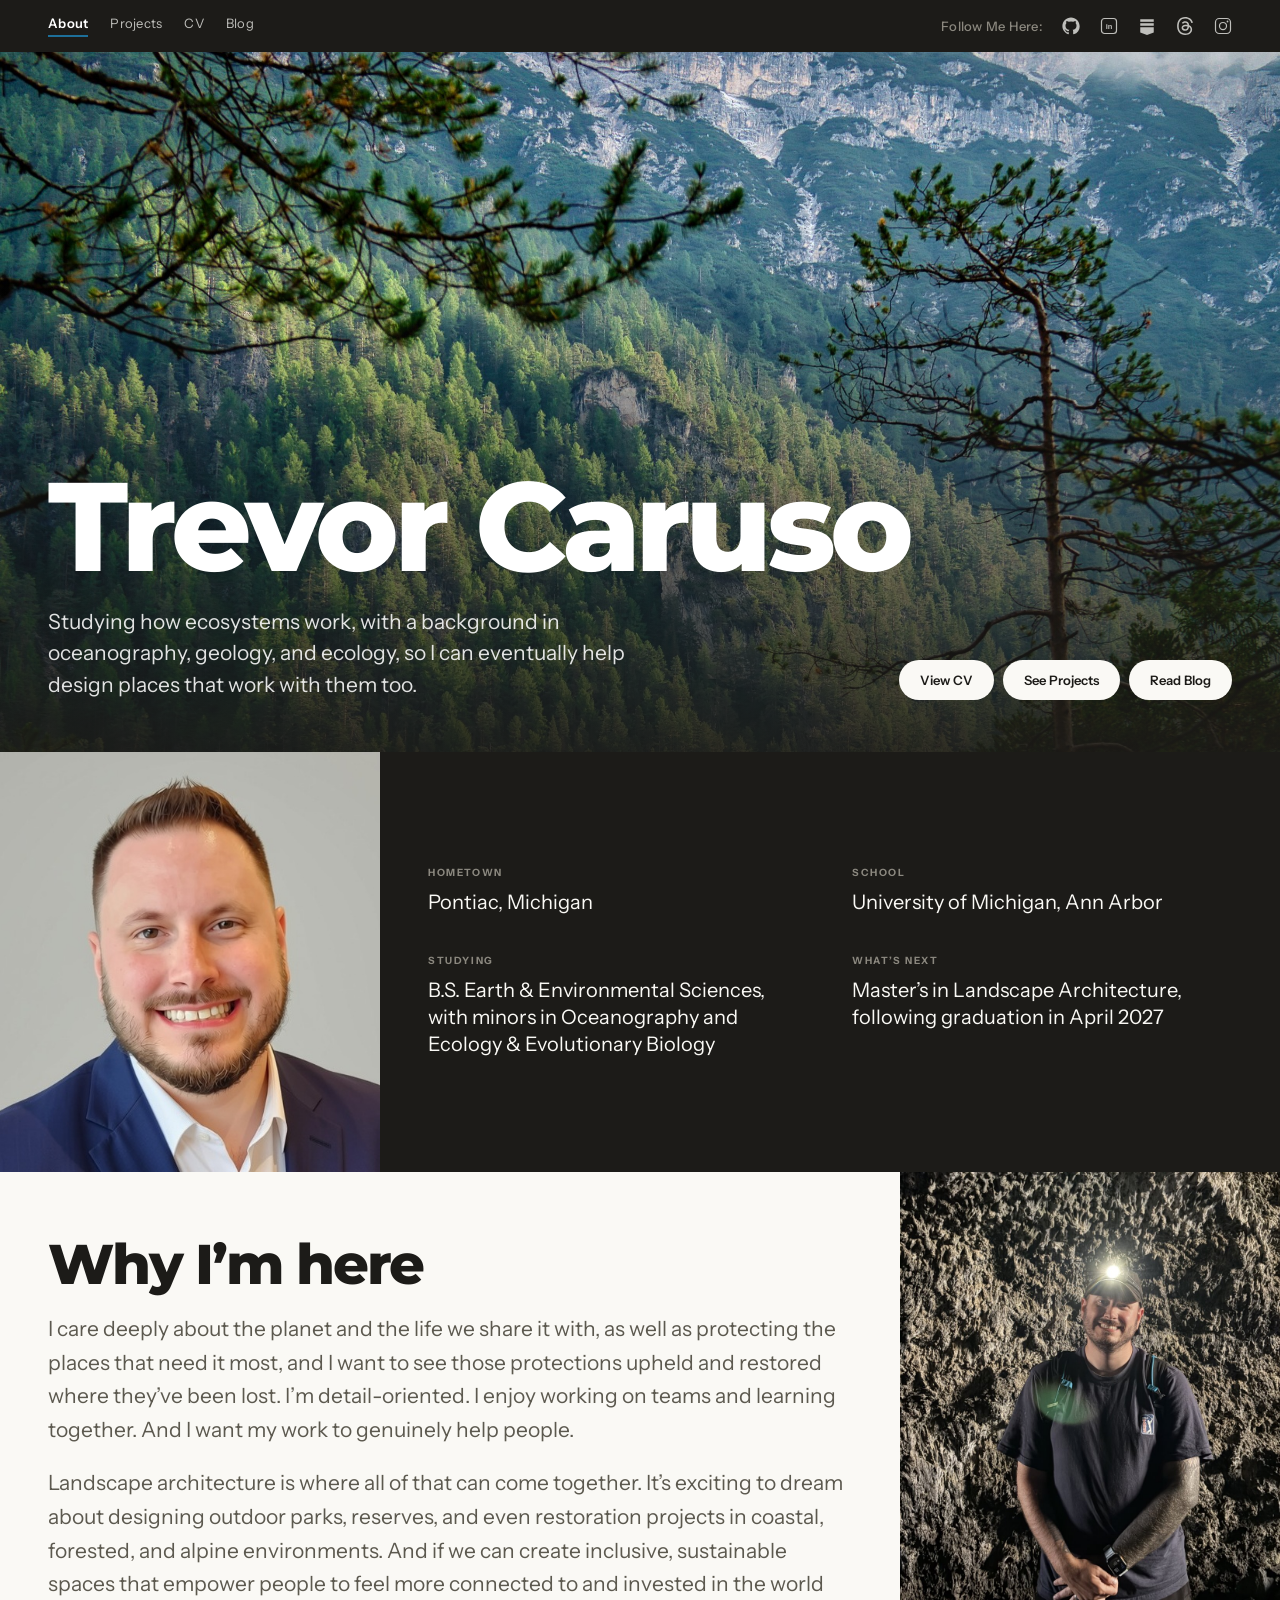
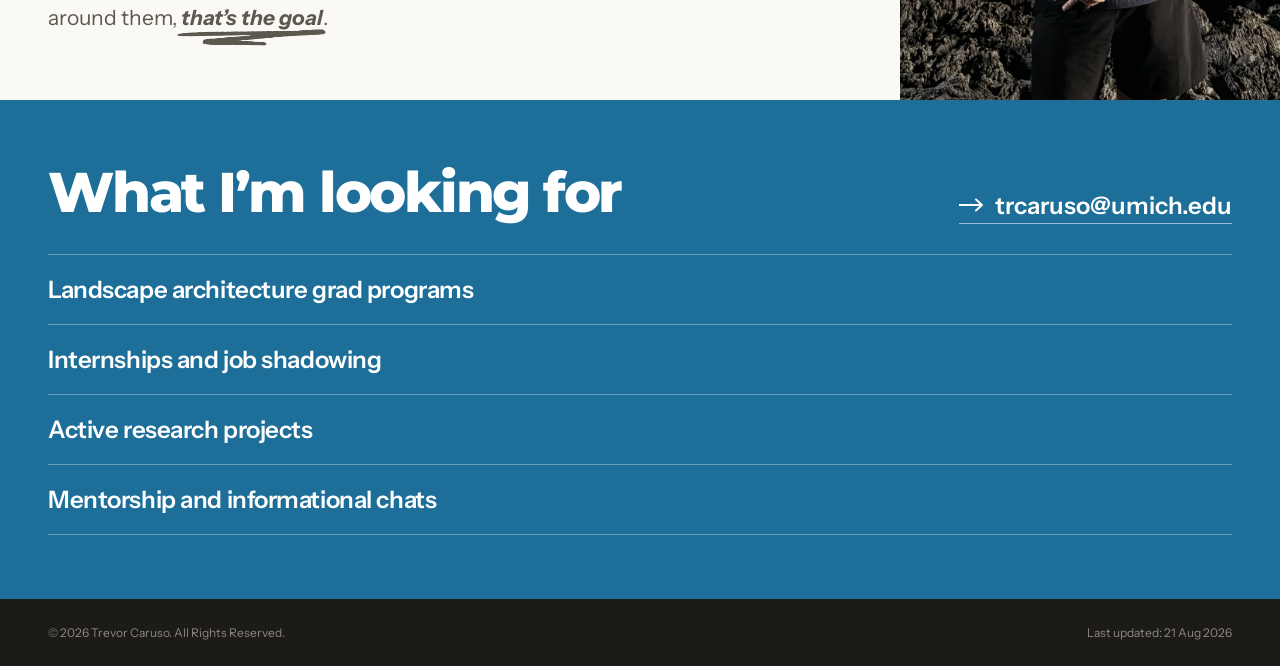
==== index.html @ 4387c7db "Add Follow Me Here label, revise Why I'm Here copy, de-jargon R project text, enlarge/arrow contact " ====
<!DOCTYPE html>
<html lang="en">
<head>
<meta charset="UTF-8">
<meta name="viewport" content="width=device-width, initial-scale=1.0">
<title>About · Trevor Caruso</title>
<meta name="description" content="Trevor Caruso, University of Michigan Ecosystems Science student working toward landscape architecture. Projects, CV, and writing on climate-resilient design and restoration.">
<link rel="icon" type="image/png" sizes="32x32" href="assets/favicon-32.png">
<link rel="icon" type="image/png" sizes="16x16" href="assets/favicon-16.png">
<link rel="apple-touch-icon" href="assets/favicon-180.png">
<meta property="og:type" content="website">
<meta property="og:url" content="https://trevorcaruso.com/">
<meta property="og:title" content="Welcome!">
<meta property="og:description" content="University of Michigan Ecosystems Science student working toward landscape architecture. Projects, CV, and writing on climate-resilient design and restoration.">
<meta property="og:image" content="https://trevorcaruso.com/assets/og-share.png">
<meta property="og:image:width" content="630">
<meta property="og:image:height" content="630">
<meta name="twitter:card" content="summary">
<meta name="twitter:title" content="Welcome!">
<meta name="twitter:description" content="University of Michigan Ecosystems Science student working toward landscape architecture. Projects, CV, and writing on climate-resilient design and restoration.">
<meta name="twitter:image" content="https://trevorcaruso.com/assets/og-share.png">
<link rel="preconnect" href="https://fonts.googleapis.com">
<link rel="preconnect" href="https://fonts.gstatic.com" crossorigin>
<link href="https://fonts.googleapis.com/css2?family=Montserrat:ital,wght@0,800;1,800&family=Instrument+Sans:ital,wght@0,400;0,500;0,600;0,700;1,400;1,700&display=swap" rel="stylesheet">
<link rel="stylesheet" href="css/style.css?v=28">
</head>
<body>
  <nav class="nav">
    <div class="nav-links">
      <a href="index.html" class="is-active">About</a>
      <a href="projects.html">Projects</a>
      <a href="cv.html">CV</a>
      <a href="blog.html">Blog</a>
    </div>
    <div class="social social--nav"><span class="follow-label">Follow Me Here:</span>
      <a href="https://github.com/trcaruso" target="_blank" rel="noopener" aria-label="GitHub"><svg width="18" height="18" viewBox="0 0 24 24" fill="currentColor"><path d="M12 .5C5.73.5.5 5.73.5 12c0 5.08 3.29 9.39 7.86 10.91.57.1.78-.25.78-.55 0-.27-.01-1.16-.02-2.11-3.2.7-3.88-1.36-3.88-1.36-.52-1.33-1.28-1.68-1.28-1.68-1.04-.71.08-.7.08-.7 1.15.08 1.76 1.18 1.76 1.18 1.03 1.76 2.7 1.25 3.36.96.1-.75.4-1.25.73-1.54-2.55-.29-5.24-1.28-5.24-5.68 0-1.26.45-2.29 1.18-3.09-.12-.29-.51-1.46.11-3.05 0 0 .97-.31 3.18 1.18a11.02 11.02 0 0 1 5.79 0c2.2-1.49 3.17-1.18 3.17-1.18.63 1.59.24 2.76.12 3.05.74.8 1.18 1.83 1.18 3.09 0 4.41-2.7 5.39-5.26 5.67.41.36.78 1.06.78 2.14 0 1.55-.01 2.79-.01 3.17 0 .3.2.66.79.55A10.51 10.51 0 0 0 23.5 12C23.5 5.73 18.27.5 12 .5z"/></svg></a>
      <a href="https://www.linkedin.com/in/trcaruso/" target="_blank" rel="noopener" aria-label="LinkedIn"><svg width="18" height="18" viewBox="0 0 24 24" fill="none" stroke="currentColor" stroke-width="1.6"><rect x="2" y="2" width="20" height="20" rx="4"/><text x="12" y="16.5" text-anchor="middle" font-size="10" font-weight="700" fill="currentColor" stroke="none" font-family="Arial, Helvetica, sans-serif">in</text></svg></a>
      <a href="https://substack.com/@trevorthecanuck" target="_blank" rel="noopener" aria-label="Substack"><svg width="18" height="18" viewBox="0 0 24 24" fill="currentColor"><rect x="3" y="3" width="18" height="3.4"/><rect x="3" y="8.3" width="18" height="3.4"/><path d="M3 13.6h18v7l-9 3.4-9-3.4v-7z"/></svg></a>
      <a href="https://www.threads.com/@trevorthecanuck" target="_blank" rel="noopener" aria-label="Threads"><svg width="18" height="18" viewBox="0 0 24 24" fill="currentColor"><path d="M12.186 24h-.007c-3.581-.024-6.334-1.205-8.184-3.509C2.35 18.44 1.5 15.586 1.472 12.01v-.017c.03-3.579.879-6.43 2.525-8.482C5.845 1.205 8.6.024 12.18 0h.014c2.746.02 5.043.725 6.826 2.098 1.677 1.29 2.858 3.13 3.509 5.467l-2.04.569c-1.104-3.96-3.898-5.984-8.304-6.015-2.91.022-5.11.936-6.54 2.717C4.307 6.504 3.616 8.914 3.589 12c.027 3.086.718 5.496 2.057 7.164 1.43 1.783 3.631 2.698 6.54 2.717 2.623-.02 4.358-.631 5.8-2.045 1.647-1.613 1.618-3.593 1.09-4.798-.31-.71-.873-1.3-1.634-1.75-.192 1.352-.622 2.446-1.284 3.272-.886 1.102-2.14 1.704-3.73 1.79-1.202.065-2.361-.218-3.259-.801-1.063-.689-1.685-1.74-1.752-2.964-.065-1.19.408-2.285 1.33-3.082.88-.76 2.119-1.207 3.583-1.291a13.853 13.853 0 0 1 3.02.142c-.126-.742-.375-1.332-.75-1.757-.513-.586-1.308-.883-2.359-.89h-.029c-.844 0-1.992.232-2.721 1.32L7.734 7.847c.98-1.454 2.568-2.256 4.478-2.256h.044c3.194.02 5.097 1.975 5.287 5.388.108.046.216.094.321.142 1.49.7 2.58 1.761 3.154 3.07.797 1.82.871 4.79-1.548 7.158-1.85 1.81-4.094 2.628-7.277 2.65Zm1.003-11.69c-.242 0-.487.007-.739.021-1.836.103-2.98.946-2.916 2.143.067 1.256 1.452 1.839 2.784 1.767 1.224-.065 2.818-.543 3.086-3.71a10.5 10.5 0 0 0-2.215-.221z"/></svg></a>
      <a href="https://www.instagram.com/trevorthecanuck/" target="_blank" rel="noopener" aria-label="Instagram"><svg width="18" height="18" viewBox="0 0 24 24" fill="none" stroke="currentColor" stroke-width="1.6"><rect x="2" y="2" width="20" height="20" rx="5"/><circle cx="12" cy="12" r="4.7"/><circle cx="18" cy="6" r="1.2" fill="currentColor" stroke="none"/></svg></a>
    </div>
  </nav>

  <section class="hero">
    <img src="assets/backdrop-forest.jpg" alt="Forest canopy">
    <div class="hero-scrim"></div>
    <div class="hero-body">
      <h1>Trevor Caruso</h1>
      <div class="hero-row">
        <p>Studying how ecosystems work, with a background in oceanography, geology, and ecology, so I can eventually help design places that work with them too.</p>
        <div class="btnrow">
          <a class="btn btn--light" href="cv.html">View CV</a>
          <a class="btn btn--light" href="projects.html">See Projects</a>
          <a class="btn btn--light" href="blog.html">Read Blog</a>
        </div>
      </div>
    </div>
  </section>

  <section class="aboutgrid">
    <img src="assets/trevor-profile.jpg" alt="Trevor Caruso">
    <div class="factband">
      <div class="facts">
        <div>
          <div class="fact-k">Hometown</div>
          <div class="fact-v">Pontiac, Michigan</div>
        </div>
        <div>
          <div class="fact-k">School</div>
          <div class="fact-v">University of Michigan, Ann Arbor</div>
        </div>
        <div>
          <div class="fact-k">Studying</div>
          <div class="fact-v">B.S. Earth &amp; Environmental Sciences, with minors in Oceanography and Ecology &amp; Evolutionary Biology</div>
        </div>
        <div>
          <div class="fact-k">What&rsquo;s Next</div>
          <div class="fact-v">Master&rsquo;s in Landscape Architecture, following graduation in April 2027</div>
        </div>
      </div>
    </div>
  </section>

  <section class="whyband">
    <div class="whytext">
      <h2>Why I&rsquo;m here</h2>
      <p>I care deeply about the planet and the life we share it with, as well as protecting the places that need it most, and I want to see those protections upheld and restored where they&rsquo;ve been lost. I&rsquo;m detail-oriented. I enjoy working on teams and learning together. And I want my work to genuinely help people.</p>
      <p>Landscape architecture is where all of that can come together. It&rsquo;s exciting to dream about designing outdoor parks, reserves, and even restoration projects in coastal, forested, and alpine environments. And if we can create inclusive, sustainable spaces that empower people to feel more connected to and invested in the world around them, <em class="accent">that&rsquo;s the goal</em>.</p>
    </div>
    <img class="whyphoto" src="assets/why-cave.jpg" alt="Trevor Caruso exploring a cave" style="object-position:center 25%">
  </section>

  <section class="blueband">
    <div class="blueband-head">
      <h2>What I&rsquo;m looking for</h2>
      <a class="mailto mailto--wide" href="mailto:trcaruso@umich.edu">trcaruso@umich.edu</a>
    </div>
    <div class="rows">
      <div>Landscape architecture grad programs</div>
      <div>Internships and job shadowing</div>
      <div>Active research projects</div>
      <div>Mentorship and informational chats</div>
    </div>
    <a class="mailto mailto--narrow" href="mailto:trcaruso@umich.edu">trcaruso@umich.edu</a>
  </section>

  <footer class="foot">
    <div class="social social--foot"><span class="follow-label">Follow Me Here:</span>
      <a href="https://github.com/trcaruso" target="_blank" rel="noopener" aria-label="GitHub"><svg width="21" height="21" viewBox="0 0 24 24" fill="currentColor"><path d="M12 .5C5.73.5.5 5.73.5 12c0 5.08 3.29 9.39 7.86 10.91.57.1.78-.25.78-.55 0-.27-.01-1.16-.02-2.11-3.2.7-3.88-1.36-3.88-1.36-.52-1.33-1.28-1.68-1.28-1.68-1.04-.71.08-.7.08-.7 1.15.08 1.76 1.18 1.76 1.18 1.03 1.76 2.7 1.25 3.36.96.1-.75.4-1.25.73-1.54-2.55-.29-5.24-1.28-5.24-5.68 0-1.26.45-2.29 1.18-3.09-.12-.29-.51-1.46.11-3.05 0 0 .97-.31 3.18 1.18a11.02 11.02 0 0 1 5.79 0c2.2-1.49 3.17-1.18 3.17-1.18.63 1.59.24 2.76.12 3.05.74.8 1.18 1.83 1.18 3.09 0 4.41-2.7 5.39-5.26 5.67.41.36.78 1.06.78 2.14 0 1.55-.01 2.79-.01 3.17 0 .3.2.66.79.55A10.51 10.51 0 0 0 23.5 12C23.5 5.73 18.27.5 12 .5z"/></svg></a>
      <a href="https://www.linkedin.com/in/trcaruso/" target="_blank" rel="noopener" aria-label="LinkedIn"><svg width="21" height="21" viewBox="0 0 24 24" fill="none" stroke="currentColor" stroke-width="1.6"><rect x="2" y="2" width="20" height="20" rx="4"/><text x="12" y="16.5" text-anchor="middle" font-size="10" font-weight="700" fill="currentColor" stroke="none" font-family="Arial, Helvetica, sans-serif">in</text></svg></a>
      <a href="https://substack.com/@trevorthecanuck" target="_blank" rel="noopener" aria-label="Substack"><svg width="21" height="21" viewBox="0 0 24 24" fill="currentColor"><rect x="3" y="3" width="18" height="3.4"/><rect x="3" y="8.3" width="18" height="3.4"/><path d="M3 13.6h18v7l-9 3.4-9-3.4v-7z"/></svg></a>
      <a href="https://www.threads.com/@trevorthecanuck" target="_blank" rel="noopener" aria-label="Threads"><svg width="21" height="21" viewBox="0 0 24 24" fill="currentColor"><path d="M12.186 24h-.007c-3.581-.024-6.334-1.205-8.184-3.509C2.35 18.44 1.5 15.586 1.472 12.01v-.017c.03-3.579.879-6.43 2.525-8.482C5.845 1.205 8.6.024 12.18 0h.014c2.746.02 5.043.725 6.826 2.098 1.677 1.29 2.858 3.13 3.509 5.467l-2.04.569c-1.104-3.96-3.898-5.984-8.304-6.015-2.91.022-5.11.936-6.54 2.717C4.307 6.504 3.616 8.914 3.589 12c.027 3.086.718 5.496 2.057 7.164 1.43 1.783 3.631 2.698 6.54 2.717 2.623-.02 4.358-.631 5.8-2.045 1.647-1.613 1.618-3.593 1.09-4.798-.31-.71-.873-1.3-1.634-1.75-.192 1.352-.622 2.446-1.284 3.272-.886 1.102-2.14 1.704-3.73 1.79-1.202.065-2.361-.218-3.259-.801-1.063-.689-1.685-1.74-1.752-2.964-.065-1.19.408-2.285 1.33-3.082.88-.76 2.119-1.207 3.583-1.291a13.853 13.853 0 0 1 3.02.142c-.126-.742-.375-1.332-.75-1.757-.513-.586-1.308-.883-2.359-.89h-.029c-.844 0-1.992.232-2.721 1.32L7.734 7.847c.98-1.454 2.568-2.256 4.478-2.256h.044c3.194.02 5.097 1.975 5.287 5.388.108.046.216.094.321.142 1.49.7 2.58 1.761 3.154 3.07.797 1.82.871 4.79-1.548 7.158-1.85 1.81-4.094 2.628-7.277 2.65Zm1.003-11.69c-.242 0-.487.007-.739.021-1.836.103-2.98.946-2.916 2.143.067 1.256 1.452 1.839 2.784 1.767 1.224-.065 2.818-.543 3.086-3.71a10.5 10.5 0 0 0-2.215-.221z"/></svg></a>
      <a href="https://www.instagram.com/trevorthecanuck/" target="_blank" rel="noopener" aria-label="Instagram"><svg width="21" height="21" viewBox="0 0 24 24" fill="none" stroke="currentColor" stroke-width="1.6"><rect x="2" y="2" width="20" height="20" rx="5"/><circle cx="12" cy="12" r="4.7"/><circle cx="18" cy="6" r="1.2" fill="currentColor" stroke="none"/></svg></a>
    </div>
    <div class="foot-meta">
      <span>&copy; 2026 Trevor Caruso. All Rights Reserved.</span>
      <span>Last updated: 21 Aug 2026</span>
    </div>
  </footer>

<script src="js/main.js"></script>
</body>
</html>
---- css/style.css ----
*{box-sizing:border-box}
html{-webkit-text-size-adjust:100%}
body{margin:0;background:#FAF9F5;color:#1C1B18;font-family:'Instrument Sans',sans-serif;overflow-x:hidden}
img{display:block}
a{color:#1D6F99;text-decoration:none}
a:hover{color:#14577A}

:root{
--nav:13px;--navpad:15px 48px;--navgap:22px;--pad:48px;--hero:126px;--heroh:700px;--herofoot:52px;--herogap:22px;
--lede:21px;--btn:13px;--btnpad:11px 20px;--fact:20px;--factcols:repeat(2,1fr);--factgap:38px 44px;--mailtosz:24px;
--aboutsplit:380px 1fr;--whyimgw:380px;--portraith:420px;--bandpad:64px 48px;--h2:56px;--row:24px;--rowpad:20px;
--bandh:300px;--mainpad:72px 48px 80px;--blockgap:72px;--title:84px;--h3:38px;--card:25px;--body:17px;--chip:12.5px;
--cardcols:repeat(3,1fr);--paircols:repeat(3,calc((100% - 80px)/3));--cardgap:40px;--cardimg:340px;
--cvcols:170px 1fr;--cvgap:32px;--bannerpad:36px 48px;--footpad:26px 48px;
}
@media (max-width:1179px){:root{
--navpad:14px 32px;--navgap:20px;--pad:32px;--hero:84px;--heroh:560px;--herofoot:38px;--herogap:20px;
--lede:18px;--btnpad:10px 17px;--fact:18px;--factcols:1fr 1fr;--factgap:30px 34px;--mailtosz:20px;
--aboutsplit:300px 1fr;--whyimgw:300px;--portraith:400px;--bandpad:48px 32px;--h2:42px;--row:21px;--rowpad:17px;
--bandh:230px;--mainpad:48px 32px 56px;--blockgap:56px;--title:58px;--h3:30px;--card:21px;--body:15.5px;--chip:12px;
--cardcols:repeat(2,1fr);--paircols:repeat(2,1fr);--cardgap:32px;--cardimg:300px;
--cvcols:150px 1fr;--cvgap:24px;--bannerpad:30px 32px;--footpad:22px 32px;
}}
@media (max-width:767px){:root{
--nav:12px;--navpad:12px 20px;--navgap:16px;--pad:20px;--hero:46px;--heroh:460px;--herofoot:26px;--herogap:16px;
--lede:15px;--btn:12px;--btnpad:9px 15px;--fact:16px;--factcols:1fr;--factgap:22px;--mailtosz:18px;
--aboutsplit:1fr;--portraith:320px;--bandpad:32px 20px;--h2:30px;--row:17px;--rowpad:14px;
--bandh:180px;--mainpad:32px 20px 40px;--blockgap:40px;--title:34px;--h3:22px;--card:17px;--body:14px;--chip:11px;
--cardcols:1fr;--paircols:1fr;--cardgap:26px;--cardimg:260px;
--cvcols:1fr;--cvgap:6px;--bannerpad:24px 20px;--footpad:20px;
}}

.nav{display:flex;justify-content:space-between;align-items:center;gap:18px;background:#1C1B18;padding:var(--navpad)}
.nav-links{display:flex;align-items:center;gap:var(--navgap);font-size:var(--nav);letter-spacing:.02em}
.nav-links a{color:#BFBFBB;font-weight:400;padding-bottom:4px;border-bottom:2px solid transparent}
.nav-links a:hover{color:#FFF}
.nav-links a.is-active{color:#FFF;font-weight:600;border-bottom-color:#1D6F99}
.social{display:flex;align-items:center;gap:20px;color:#BFBFBB}
.social a{display:flex;color:inherit}
.social a:hover{color:#FFF}
.follow-label{font-size:var(--nav);font-weight:500;color:#8B887F;letter-spacing:.02em;white-space:nowrap}
.social--foot{gap:28px;padding-bottom:4px;display:none}
@media (max-width:767px){.social--nav{display:none}.social--foot{display:flex}}

.hero{position:relative;width:100%;height:var(--heroh);overflow:hidden;background:#1C1B18}
.hero>img{width:100%;height:100%;object-fit:cover;object-position:center 38%}
.hero-scrim{position:absolute;inset:0;background:linear-gradient(to bottom,rgba(28,27,24,0) 30%,rgba(28,27,24,.44) 62%,rgba(28,27,24,.9) 100%)}
.hero-body{position:absolute;left:0;right:0;bottom:0;padding:0 var(--pad) var(--herofoot);display:flex;flex-direction:column;gap:var(--herogap)}
.hero-body h1{font-family:'Montserrat',sans-serif;font-weight:800;font-size:var(--hero);line-height:.9;letter-spacing:-.045em;margin:0;color:#FFF}
.hero-row{display:flex;align-items:flex-end;justify-content:space-between;gap:var(--herogap);flex-wrap:wrap}
.hero-row p{font-size:var(--lede);line-height:1.5;color:rgba(255,255,255,.87);margin:0;max-width:46ch;text-wrap:pretty}
.btnrow{display:flex;gap:9px;flex-wrap:wrap}
.btn{display:inline-flex;font-weight:600;font-size:var(--btn);padding:var(--btnpad);border-radius:20px;transition:background .15s,border-color .15s,color .15s}
.btn--light{background:#FAF9F5;border:1px solid transparent;color:#1C1B18}
.btn--light:hover{border-color:#1D6F99;color:#1D6F99}
.btn--onphoto{border:1px solid rgba(255,255,255,.55);color:#FFF}
.btn--onphoto:hover{color:#FFF;border-color:#1D6F99;background:rgba(29,111,153,.35)}
.btn--dark{background:#1C1B18;color:#FAF9F5}
.btn--dark:hover{background:#1D6F99;color:#FAF9F5}
.btn--outline{border:1px solid #D8D4C8;color:#1C1B18}
.btn--outline:hover{border-color:#1D6F99;color:#1D6F99;background:#E4F1F7}
.btn--disabled{border:1px solid #E7E4DA;color:#A9A69A}
.btn--blue{background:#1D6F99;color:#FAF9F5}
.btn--blue:hover{background:#14577A;color:#FAF9F5}

.aboutgrid{display:grid;grid-template-columns:var(--aboutsplit)}
.aboutgrid>img{width:100%;height:100%;min-height:var(--portraith);object-fit:cover}
.factband{background:#1C1B18;padding:var(--bandpad);display:flex;flex-direction:column;justify-content:center}
.facts{display:grid;grid-template-columns:var(--factcols);gap:var(--factgap)}
.fact-k{font-size:10px;font-weight:700;letter-spacing:.16em;text-transform:uppercase;color:#8B887F;margin-bottom:10px}
.fact-v{font-size:var(--fact);line-height:1.35;color:#FAF9F5}

.whyband{background:#FAF9F5;display:grid;grid-template-columns:1fr var(--whyimgw);align-items:stretch}
.whytext{display:flex;flex-direction:column;gap:20px;justify-content:center;padding:var(--bandpad)}
.whyband h2{font-family:'Montserrat',sans-serif;font-weight:800;font-size:var(--h2);letter-spacing:-.04em;line-height:1;margin:0;color:#1C1B18}
.whyband p{font-size:var(--lede);line-height:1.6;color:#5C594F;max-width:68ch;margin:0;text-wrap:pretty}
.whyband .accent{color:#5C594F;font-style:italic;font-weight:700;position:relative;display:inline-block;padding-bottom:2px}
.whyband .accent::after{content:"";position:absolute;left:-3%;right:-3%;bottom:-10px;height:17px;background-image:url("../assets/underline-marker-v2.png");background-repeat:no-repeat;background-size:100% 100%}
.whyphoto{width:100%;height:100%;min-height:var(--portraith);object-fit:cover;object-position:center 25%}
@media (max-width:767px){.whyband{grid-template-columns:1fr}.whytext{order:1}.whyphoto{width:100%;height:100%;min-height:var(--portraith);order:2}.aboutgrid>img,.whyphoto{height:380px;min-height:0}}

.blueband{background:#1D6F99;padding:var(--bandpad);color:#FFF;display:flex;flex-direction:column}
.blueband-head{display:flex;align-items:baseline;justify-content:space-between;gap:32px;margin-bottom:30px;flex-wrap:wrap}
.blueband-head h2{font-family:'Montserrat',sans-serif;font-weight:800;font-size:var(--h2);letter-spacing:-.04em;line-height:1;margin:0}
.mailto{display:inline-flex;align-items:center;gap:10px;font-size:var(--mailtosz);font-weight:600;color:#FFF;border-bottom:1.5px solid rgba(255,255,255,.55);padding-bottom:3px}
.mailto:hover{color:#FFF}
.mailto::before{content:"";width:26px;height:14px;background:no-repeat center/contain url("data:image/svg+xml,%3Csvg xmlns='http://www.w3.org/2000/svg' viewBox='0 0 26 14'%3E%3Cpath d='M0 7h23M17 1.5l6 5.5-6 5.5' fill='none' stroke='%23FFFFFF' stroke-width='2' stroke-linecap='round' stroke-linejoin='round'/%3E%3C/svg%3E");flex-shrink:0}
.mailto--wide{display:inline-flex}
.mailto--narrow{display:none;margin-top:24px;align-self:flex-start}
@media (max-width:767px){.mailto--wide{display:none}.mailto--narrow{display:inline-flex}}
.rows{display:grid}
.rows>div{border-top:1px solid rgba(255,255,255,.32);padding:var(--rowpad) 0;font-size:var(--row);font-weight:600;letter-spacing:-.018em}
.rows>div:last-child{border-bottom:1px solid rgba(255,255,255,.32)}

.bandimg{position:relative;width:100%;height:var(--bandh);overflow:hidden;background:#1C1B18}
.bandimg>img{width:100%;height:100%;object-fit:cover;object-position:center 42%}
.cv-topphoto{object-position:center 29% !important}
@media (max-width:767px){.cv-topphoto{object-position:center 25% !important}}
.bandimg-scrim{position:absolute;inset:0;background:linear-gradient(to bottom,rgba(28,27,24,.55) 0%,rgba(28,27,24,.1) 60%,rgba(28,27,24,.35) 100%)}
.main{padding:var(--mainpad);display:flex;flex-direction:column;gap:var(--blockgap)}
.pagehead{display:flex;flex-direction:column;gap:14px}
.pagehead h1{font-family:'Montserrat',sans-serif;font-weight:800;font-style:italic;font-size:var(--title);line-height:.95;letter-spacing:-.035em;margin:0}
.pagehead p{font-size:var(--lede);line-height:1.5;color:#5C594F;margin:0;max-width:62ch;text-wrap:pretty}
.stack{display:flex;flex-direction:column;gap:var(--blockgap)}
.section{display:flex;flex-direction:column;gap:20px}
.section h2,.block h2,.honors h2{font-family:'Montserrat',sans-serif;font-weight:800;font-size:var(--h3);letter-spacing:-.025em;margin:0}
.section-sub{font-size:var(--body);line-height:1.55;color:#5C594F;margin:6px 0 0;max-width:60ch}

.cards{display:grid;grid-template-columns:var(--cardcols);gap:var(--cardgap)}
.pair{display:grid;grid-template-columns:var(--paircols);gap:var(--blockgap) var(--cardgap);justify-content:center;align-items:stretch}
.pair-card{display:flex;flex:1}
.card{display:flex;flex-direction:column;gap:12px;flex:1}
.card>img,.imgbox{width:100%;height:var(--cardimg);object-fit:cover;overflow:hidden}
.imgbox{background:#FFF;display:flex;align-items:center;justify-content:center}
.imgbox img{width:100%;height:100%;object-fit:contain}
.card h3{font-size:var(--card);font-weight:700;letter-spacing:-.02em;margin:0}
.card p{font-size:var(--body);line-height:1.55;color:#5C594F;margin:0;text-wrap:pretty}
.card .full{display:none}
.card.is-open .full{display:block}
.readmore{align-self:flex-start;background:none;border:0;padding:0;font-family:inherit;font-size:var(--btn);font-weight:600;color:#1D6F99;border-bottom:1px solid #A9D2E3;cursor:pointer}
.readmore:hover{color:#14577A}
.card .btnrow,.card>.btn,.card>span.btn{margin-top:auto}
.card>.btn,.card>span.btn{align-self:flex-start}
.card .btnrow{gap:8px}

.cvrow{display:grid;grid-template-columns:var(--cvcols);gap:var(--cvgap);border-top:.5px solid #D8D4C8;padding-top:18px}
.cvwhen{font-size:var(--body);color:#847F72;white-space:nowrap}
.cvbody{display:flex;flex-direction:column;gap:6px}
.cvbody h4{font-size:var(--card);font-weight:700;letter-spacing:-.018em;margin:0}
.cvorg{font-size:var(--body);color:#5C594F}
.cvnote{font-size:var(--body);line-height:1.55;color:#5C594F;margin:4px 0 0;text-wrap:pretty}
.block{display:flex;flex-direction:column;gap:22px}
.chips{display:flex;flex-wrap:wrap;gap:7px;margin-top:6px}
.chip{font-size:var(--chip);font-weight:600;padding:6px 12px;border-radius:20px;background:#FAF9F5;border:.5px solid #D8D4C8;color:#1C1B18}
.chip--featured{background:#FAF9F5;border-color:#D8D4C8;color:#1C1B18}
.chip--outline{background:#FAF9F5;border-color:#D8D4C8;color:#1C1B18}
.chip-label{flex-basis:100%;font-weight:700;font-size:var(--chip);letter-spacing:.08em;text-transform:uppercase;color:#1D6F99;margin:8px 0 -2px}
.tools .chip{padding:7px 13px}
.honors{display:flex;flex-direction:column;gap:4px}
.honors h2{margin-bottom:12px}
.honors>div{border-top:.5px solid #D8D4C8;padding:13px 0;font-size:var(--card);letter-spacing:-.012em}

.videobox{width:100%;max-width:820px;margin:0 auto;aspect-ratio:16/9;background:#1C1B18;display:flex;align-items:center;justify-content:center;color:#8B887F;font-weight:600;font-size:var(--body);letter-spacing:.02em;text-align:center}

.banner{background:#E4F1F7;padding:var(--bannerpad);display:flex;align-items:center;justify-content:space-between;gap:24px;flex-wrap:wrap}
.banner h3{font-size:var(--card);font-weight:700;letter-spacing:-.02em;margin:0 0 4px}
.banner p{font-size:var(--body);color:#5C594F;margin:0}

.foot{background:#1C1B18;padding:var(--footpad);display:flex;flex-direction:column;gap:20px}
.foot-meta{display:flex;justify-content:space-between;gap:16px;flex-wrap:wrap;font-size:12px;color:#8B887F}
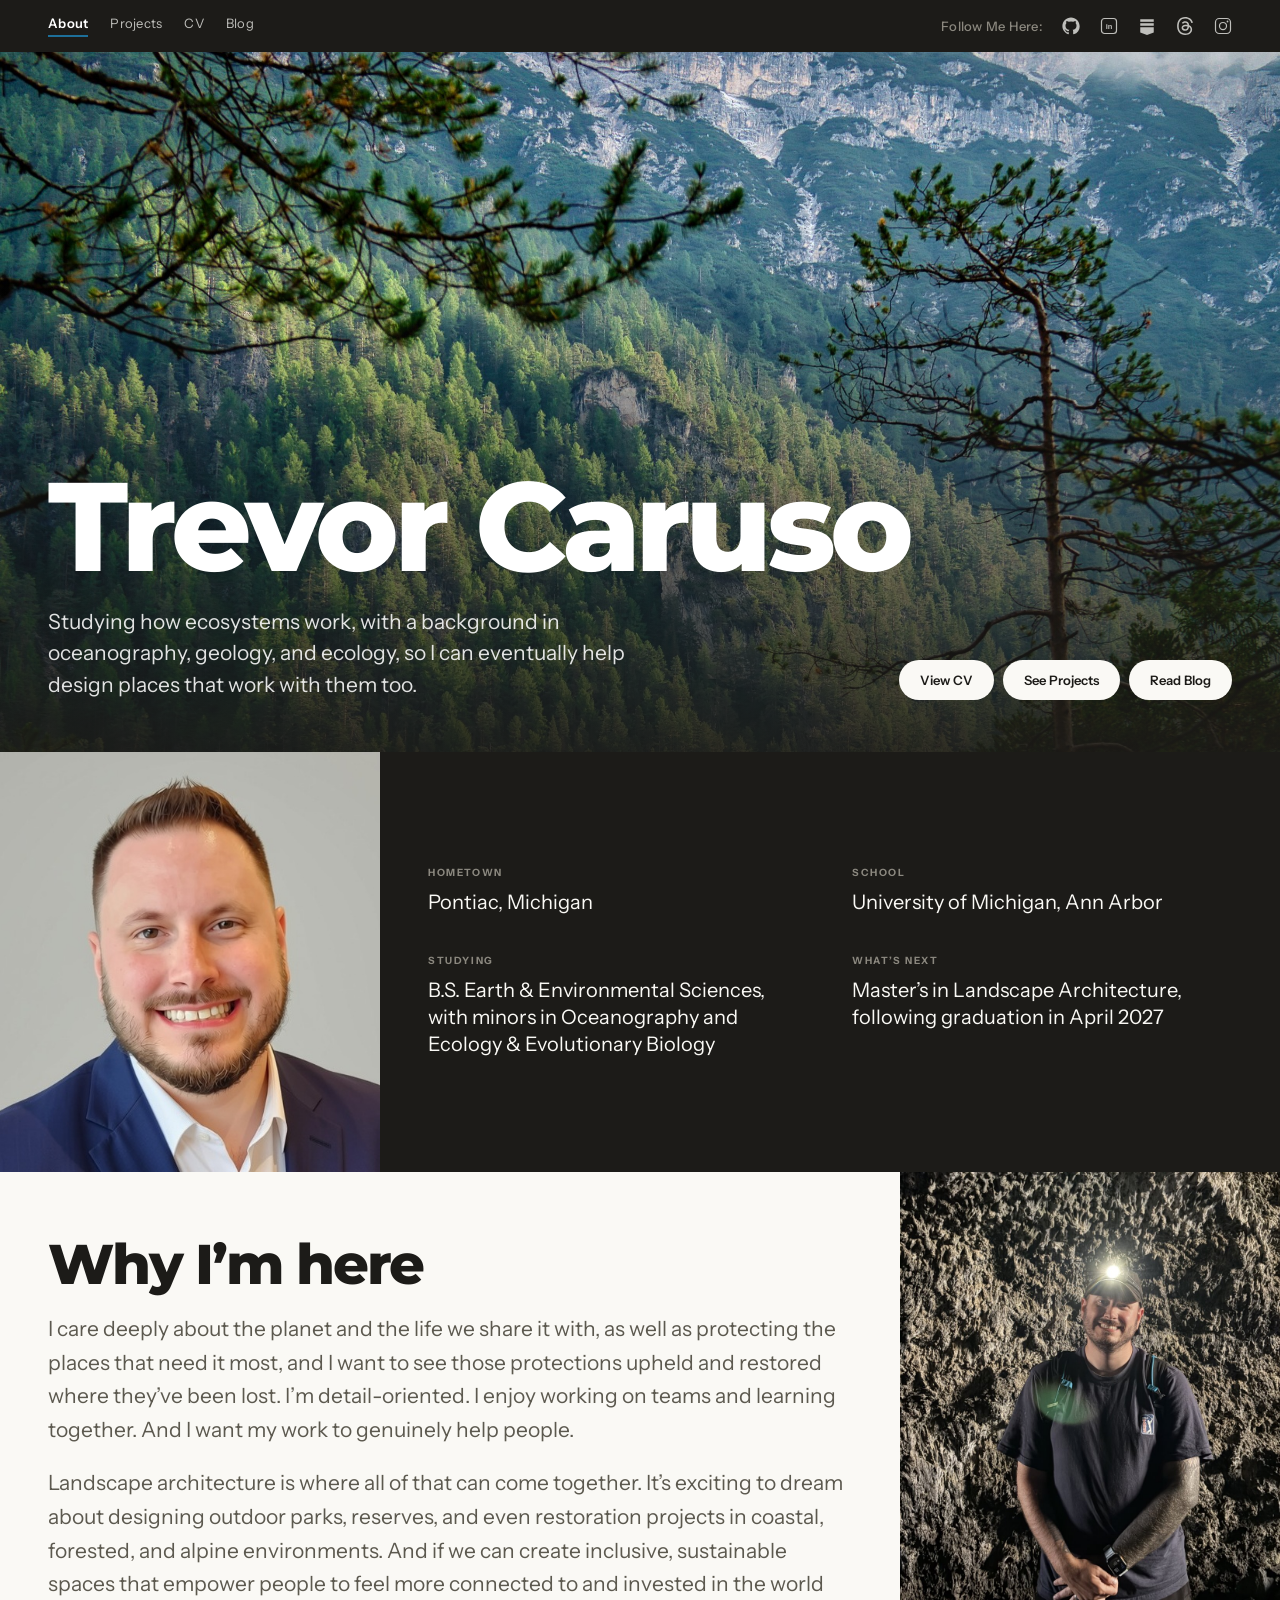
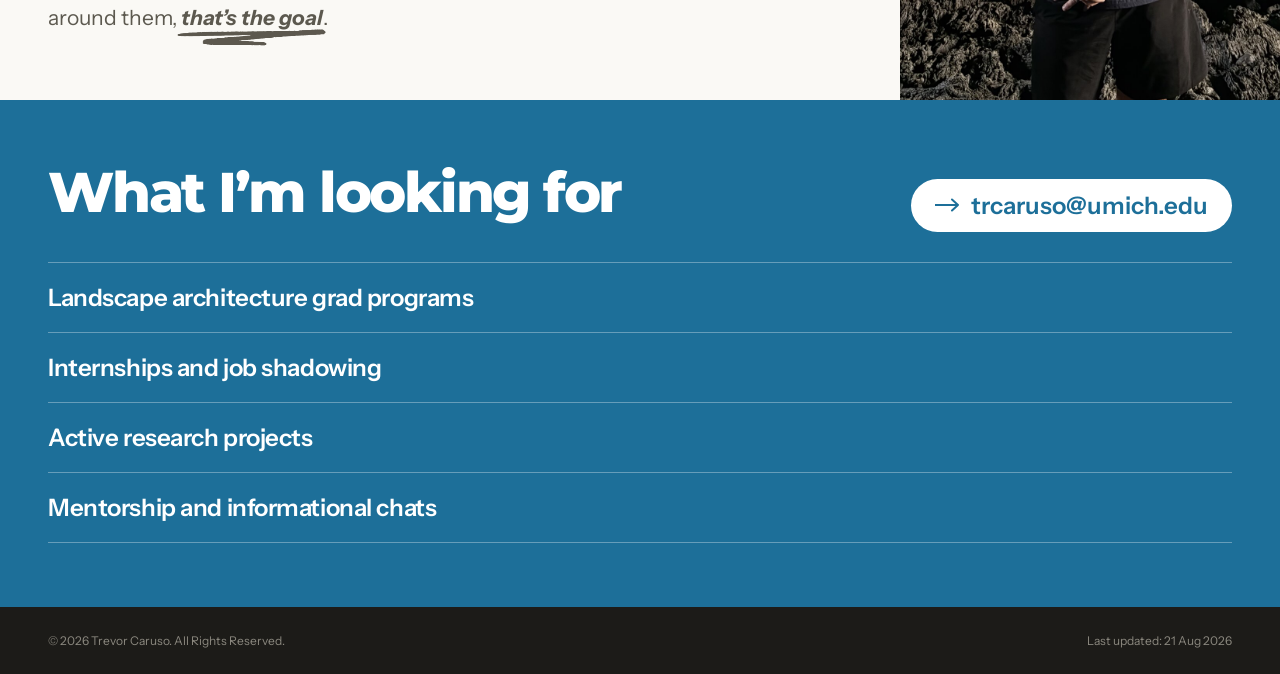
==== commit 7f9dc8fb: "Style contact email as white chip instead of underlined link" ====
--- a/index.html
+++ b/index.html
@@ -22,7 +22,7 @@
 <link rel="preconnect" href="https://fonts.googleapis.com">
 <link rel="preconnect" href="https://fonts.gstatic.com" crossorigin>
 <link href="https://fonts.googleapis.com/css2?family=Montserrat:ital,wght@0,800;1,800&family=Instrument+Sans:ital,wght@0,400;0,500;0,600;0,700;1,400;1,700&display=swap" rel="stylesheet">
-<link rel="stylesheet" href="css/style.css?v=28">
+<link rel="stylesheet" href="css/style.css?v=29">
 </head>
 <body>
   <nav class="nav">
--- a/css/style.css
+++ b/css/style.css
@@ -82,9 +82,9 @@
 .blueband{background:#1D6F99;padding:var(--bandpad);color:#FFF;display:flex;flex-direction:column}
 .blueband-head{display:flex;align-items:baseline;justify-content:space-between;gap:32px;margin-bottom:30px;flex-wrap:wrap}
 .blueband-head h2{font-family:'Montserrat',sans-serif;font-weight:800;font-size:var(--h2);letter-spacing:-.04em;line-height:1;margin:0}
-.mailto{display:inline-flex;align-items:center;gap:10px;font-size:var(--mailtosz);font-weight:600;color:#FFF;border-bottom:1.5px solid rgba(255,255,255,.55);padding-bottom:3px}
-.mailto:hover{color:#FFF}
-.mailto::before{content:"";width:26px;height:14px;background:no-repeat center/contain url("data:image/svg+xml,%3Csvg xmlns='http://www.w3.org/2000/svg' viewBox='0 0 26 14'%3E%3Cpath d='M0 7h23M17 1.5l6 5.5-6 5.5' fill='none' stroke='%23FFFFFF' stroke-width='2' stroke-linecap='round' stroke-linejoin='round'/%3E%3C/svg%3E");flex-shrink:0}
+.mailto{display:inline-flex;align-items:center;gap:10px;font-size:var(--mailtosz);font-weight:600;color:#1D6F99;background:#FFF;padding:12px 24px;border-radius:999px}
+.mailto:hover{color:#14577A;background:#F2F1EA}
+.mailto::before{content:"";width:26px;height:14px;background:no-repeat center/contain url("data:image/svg+xml,%3Csvg xmlns='http://www.w3.org/2000/svg' viewBox='0 0 26 14'%3E%3Cpath d='M0 7h23M17 1.5l6 5.5-6 5.5' fill='none' stroke='%231D6F99' stroke-width='2' stroke-linecap='round' stroke-linejoin='round'/%3E%3C/svg%3E");flex-shrink:0}
 .mailto--wide{display:inline-flex}
 .mailto--narrow{display:none;margin-top:24px;align-self:flex-start}
 @media (max-width:767px){.mailto--wide{display:none}.mailto--narrow{display:inline-flex}}
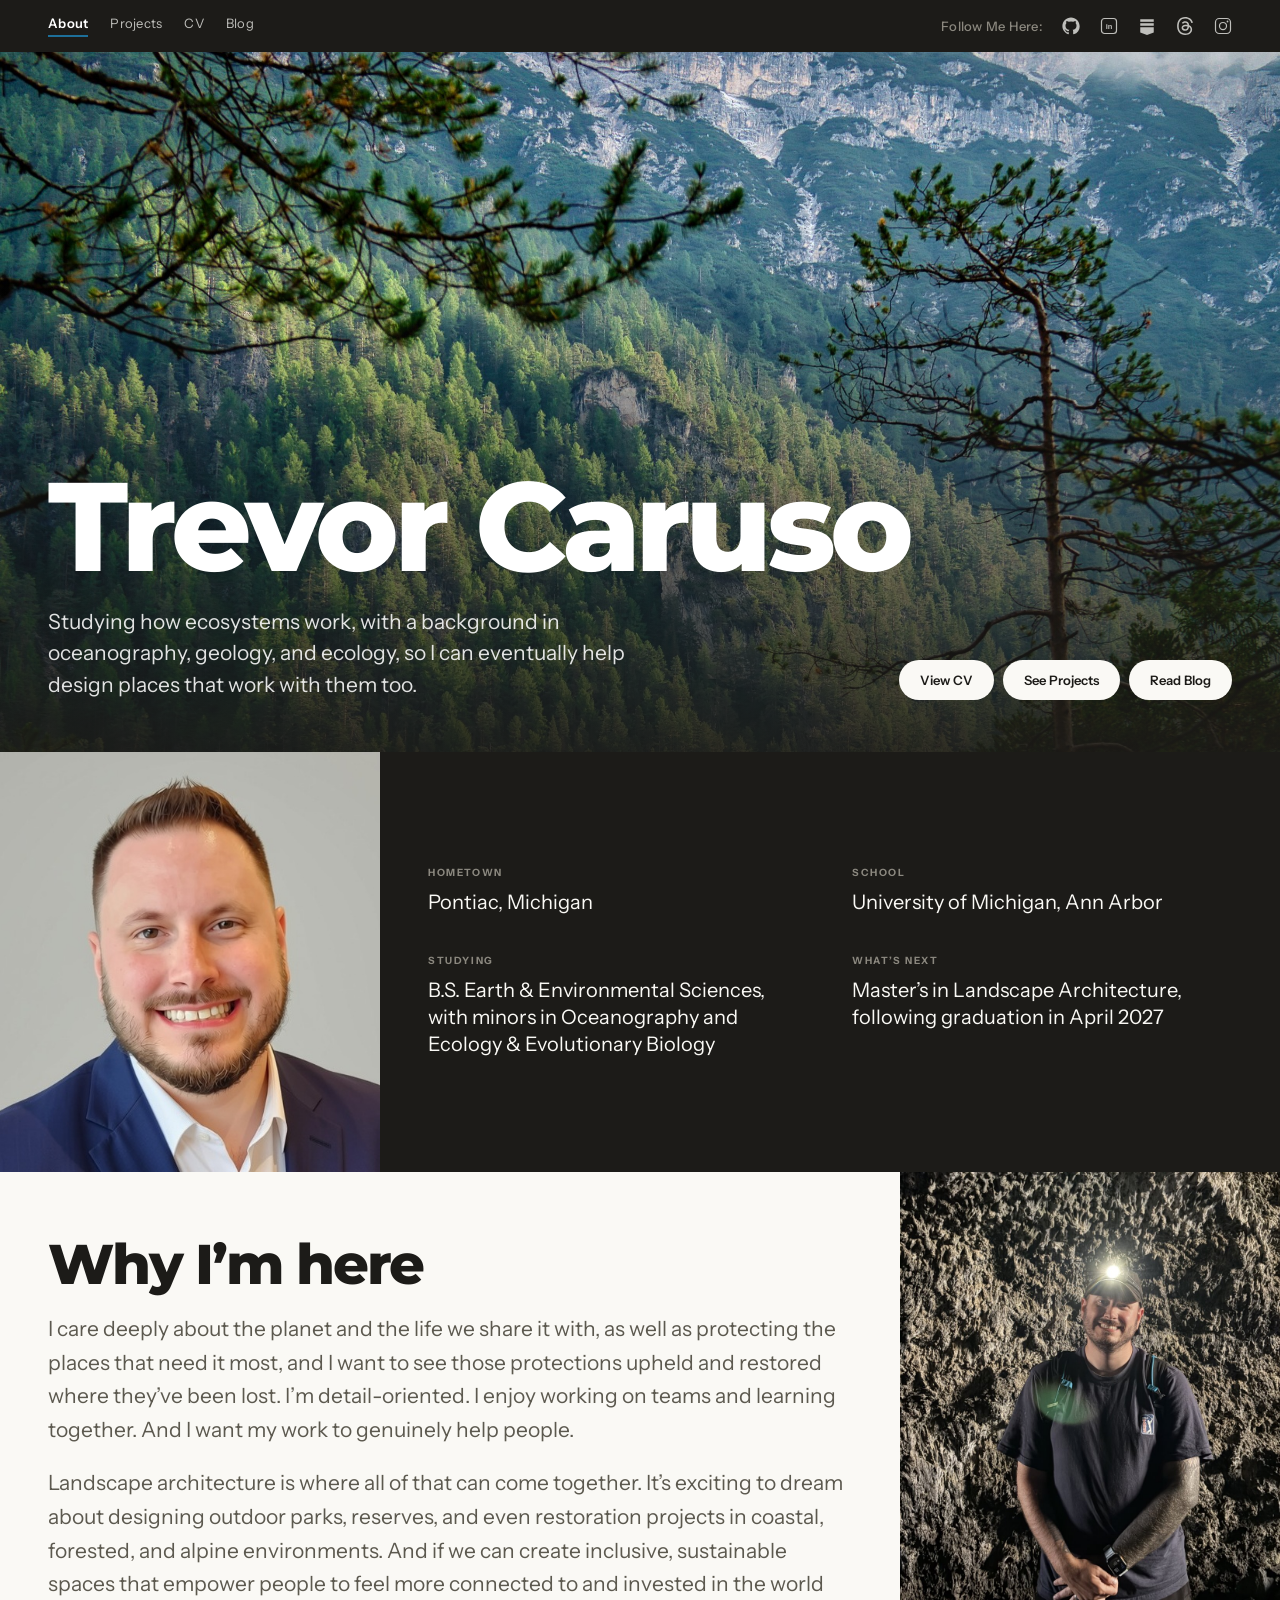
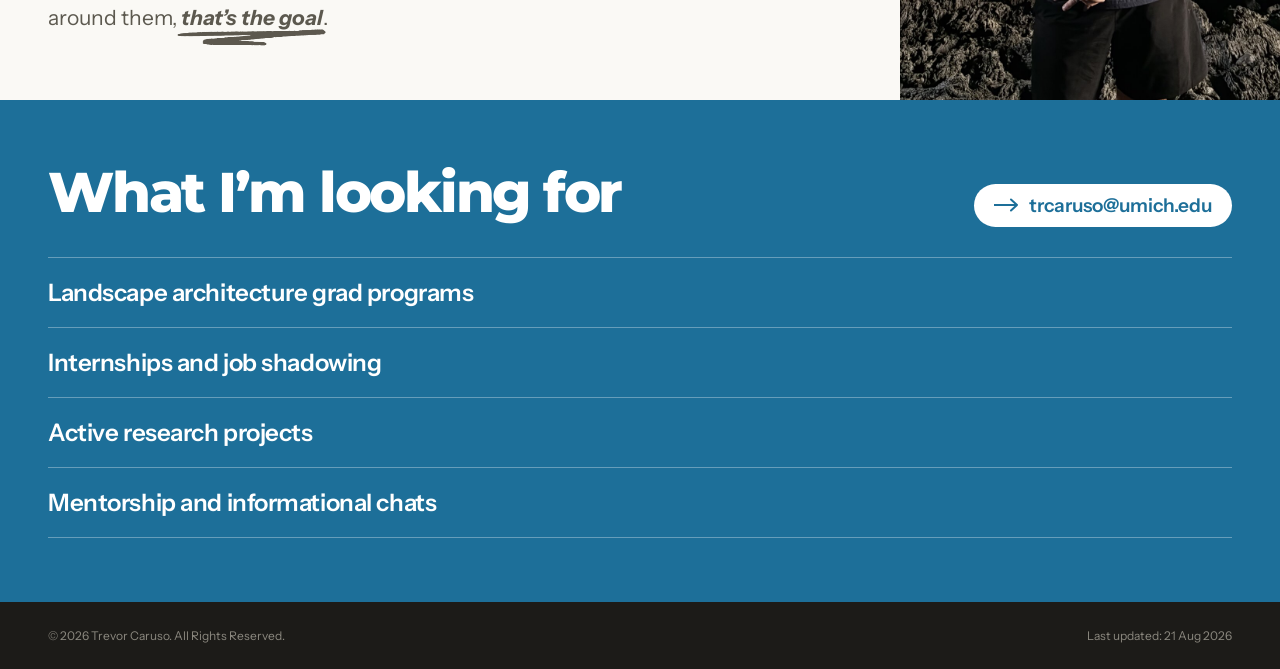
==== commit 25f956c5: "Trim contact email chip size down" ====
--- a/index.html
+++ b/index.html
@@ -22,7 +22,7 @@
 <link rel="preconnect" href="https://fonts.googleapis.com">
 <link rel="preconnect" href="https://fonts.gstatic.com" crossorigin>
 <link href="https://fonts.googleapis.com/css2?family=Montserrat:ital,wght@0,800;1,800&family=Instrument+Sans:ital,wght@0,400;0,500;0,600;0,700;1,400;1,700&display=swap" rel="stylesheet">
-<link rel="stylesheet" href="css/style.css?v=29">
+<link rel="stylesheet" href="css/style.css?v=30">
 </head>
 <body>
   <nav class="nav">
--- a/css/style.css
+++ b/css/style.css
@@ -7,7 +7,7 @@
 
 :root{
 --nav:13px;--navpad:15px 48px;--navgap:22px;--pad:48px;--hero:126px;--heroh:700px;--herofoot:52px;--herogap:22px;
---lede:21px;--btn:13px;--btnpad:11px 20px;--fact:20px;--factcols:repeat(2,1fr);--factgap:38px 44px;--mailtosz:24px;
+--lede:21px;--btn:13px;--btnpad:11px 20px;--fact:20px;--factcols:repeat(2,1fr);--factgap:38px 44px;--mailtosz:19px;
 --aboutsplit:380px 1fr;--whyimgw:380px;--portraith:420px;--bandpad:64px 48px;--h2:56px;--row:24px;--rowpad:20px;
 --bandh:300px;--mainpad:72px 48px 80px;--blockgap:72px;--title:84px;--h3:38px;--card:25px;--body:17px;--chip:12.5px;
 --cardcols:repeat(3,1fr);--paircols:repeat(3,calc((100% - 80px)/3));--cardgap:40px;--cardimg:340px;
@@ -15,7 +15,7 @@
 }
 @media (max-width:1179px){:root{
 --navpad:14px 32px;--navgap:20px;--pad:32px;--hero:84px;--heroh:560px;--herofoot:38px;--herogap:20px;
---lede:18px;--btnpad:10px 17px;--fact:18px;--factcols:1fr 1fr;--factgap:30px 34px;--mailtosz:20px;
+--lede:18px;--btnpad:10px 17px;--fact:18px;--factcols:1fr 1fr;--factgap:30px 34px;--mailtosz:17px;
 --aboutsplit:300px 1fr;--whyimgw:300px;--portraith:400px;--bandpad:48px 32px;--h2:42px;--row:21px;--rowpad:17px;
 --bandh:230px;--mainpad:48px 32px 56px;--blockgap:56px;--title:58px;--h3:30px;--card:21px;--body:15.5px;--chip:12px;
 --cardcols:repeat(2,1fr);--paircols:repeat(2,1fr);--cardgap:32px;--cardimg:300px;
@@ -23,7 +23,7 @@
 }}
 @media (max-width:767px){:root{
 --nav:12px;--navpad:12px 20px;--navgap:16px;--pad:20px;--hero:46px;--heroh:460px;--herofoot:26px;--herogap:16px;
---lede:15px;--btn:12px;--btnpad:9px 15px;--fact:16px;--factcols:1fr;--factgap:22px;--mailtosz:18px;
+--lede:15px;--btn:12px;--btnpad:9px 15px;--fact:16px;--factcols:1fr;--factgap:22px;--mailtosz:15px;
 --aboutsplit:1fr;--portraith:320px;--bandpad:32px 20px;--h2:30px;--row:17px;--rowpad:14px;
 --bandh:180px;--mainpad:32px 20px 40px;--blockgap:40px;--title:34px;--h3:22px;--card:17px;--body:14px;--chip:11px;
 --cardcols:1fr;--paircols:1fr;--cardgap:26px;--cardimg:260px;
@@ -82,7 +82,7 @@
 .blueband{background:#1D6F99;padding:var(--bandpad);color:#FFF;display:flex;flex-direction:column}
 .blueband-head{display:flex;align-items:baseline;justify-content:space-between;gap:32px;margin-bottom:30px;flex-wrap:wrap}
 .blueband-head h2{font-family:'Montserrat',sans-serif;font-weight:800;font-size:var(--h2);letter-spacing:-.04em;line-height:1;margin:0}
-.mailto{display:inline-flex;align-items:center;gap:10px;font-size:var(--mailtosz);font-weight:600;color:#1D6F99;background:#FFF;padding:12px 24px;border-radius:999px}
+.mailto{display:inline-flex;align-items:center;gap:9px;font-size:var(--mailtosz);font-weight:600;color:#1D6F99;background:#FFF;padding:10px 20px;border-radius:999px}
 .mailto:hover{color:#14577A;background:#F2F1EA}
 .mailto::before{content:"";width:26px;height:14px;background:no-repeat center/contain url("data:image/svg+xml,%3Csvg xmlns='http://www.w3.org/2000/svg' viewBox='0 0 26 14'%3E%3Cpath d='M0 7h23M17 1.5l6 5.5-6 5.5' fill='none' stroke='%231D6F99' stroke-width='2' stroke-linecap='round' stroke-linejoin='round'/%3E%3C/svg%3E");flex-shrink:0}
 .mailto--wide{display:inline-flex}
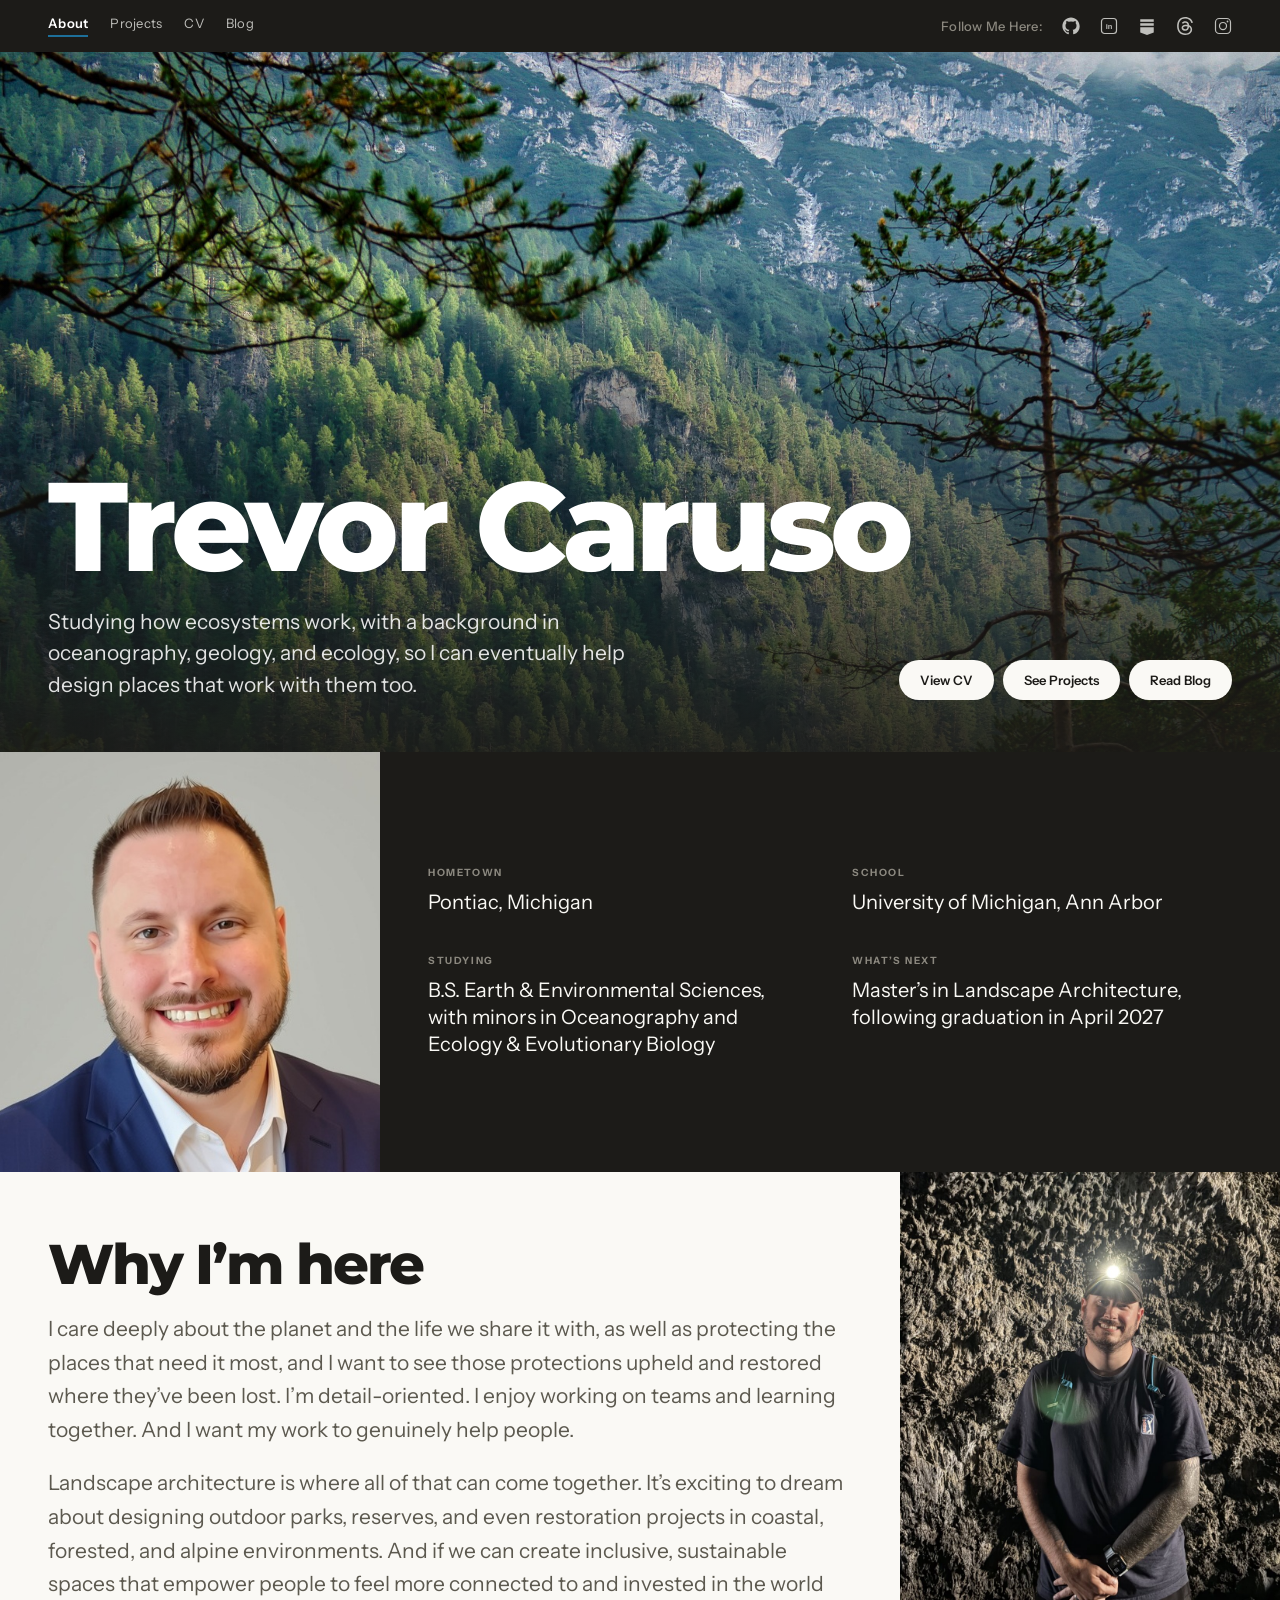
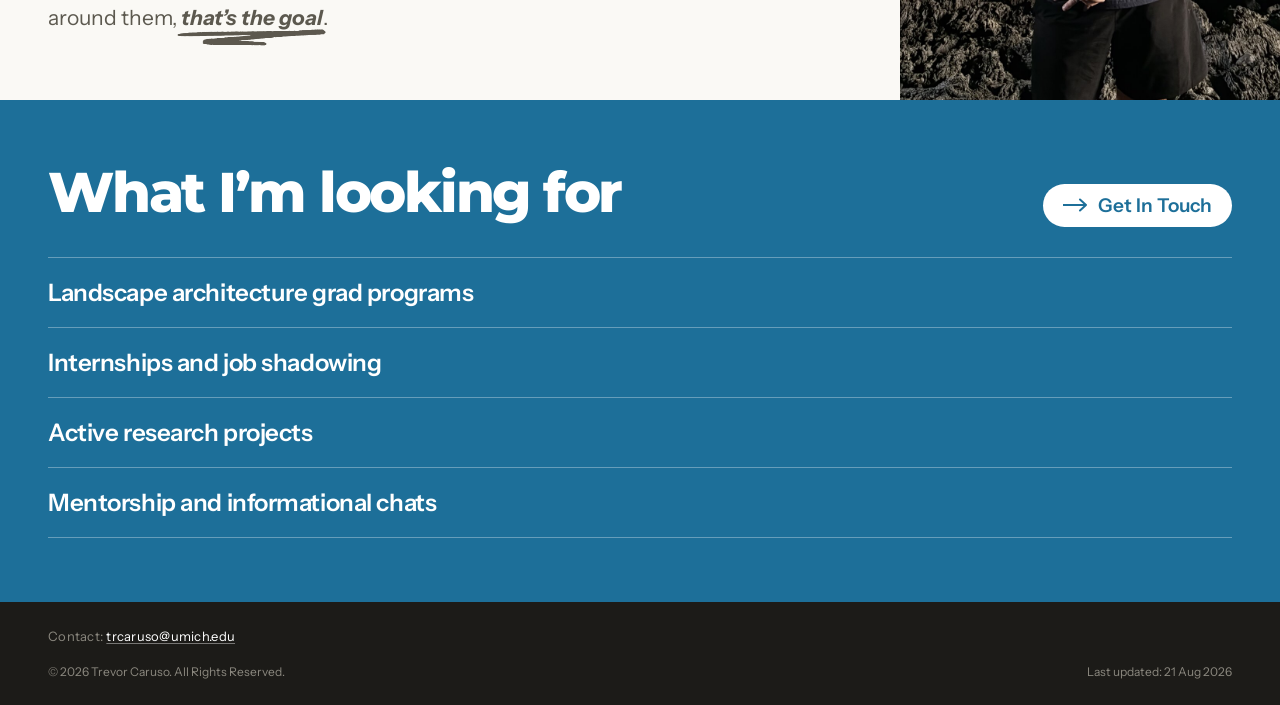
==== commit be9c1f77: "Chip reads Get In Touch; add Contact line to footer above Follow Me Here" ====
--- a/index.html
+++ b/index.html
@@ -22,7 +22,7 @@
 <link rel="preconnect" href="https://fonts.googleapis.com">
 <link rel="preconnect" href="https://fonts.gstatic.com" crossorigin>
 <link href="https://fonts.googleapis.com/css2?family=Montserrat:ital,wght@0,800;1,800&family=Instrument+Sans:ital,wght@0,400;0,500;0,600;0,700;1,400;1,700&display=swap" rel="stylesheet">
-<link rel="stylesheet" href="css/style.css?v=30">
+<link rel="stylesheet" href="css/style.css?v=31">
 </head>
 <body>
   <nav class="nav">
@@ -93,7 +93,7 @@
   <section class="blueband">
     <div class="blueband-head">
       <h2>What I&rsquo;m looking for</h2>
-      <a class="mailto mailto--wide" href="mailto:trcaruso@umich.edu">trcaruso@umich.edu</a>
+      <a class="mailto mailto--wide" href="mailto:trcaruso@umich.edu" aria-label="Email trcaruso@umich.edu">Get In Touch</a>
     </div>
     <div class="rows">
       <div>Landscape architecture grad programs</div>
@@ -101,10 +101,11 @@
       <div>Active research projects</div>
       <div>Mentorship and informational chats</div>
     </div>
-    <a class="mailto mailto--narrow" href="mailto:trcaruso@umich.edu">trcaruso@umich.edu</a>
+    <a class="mailto mailto--narrow" href="mailto:trcaruso@umich.edu" aria-label="Email trcaruso@umich.edu">Get In Touch</a>
   </section>
 
   <footer class="foot">
+    <div class="foot-contact">Contact: <a href="mailto:trcaruso@umich.edu">trcaruso@umich.edu</a></div>
     <div class="social social--foot"><span class="follow-label">Follow Me Here:</span>
       <a href="https://github.com/trcaruso" target="_blank" rel="noopener" aria-label="GitHub"><svg width="21" height="21" viewBox="0 0 24 24" fill="currentColor"><path d="M12 .5C5.73.5.5 5.73.5 12c0 5.08 3.29 9.39 7.86 10.91.57.1.78-.25.78-.55 0-.27-.01-1.16-.02-2.11-3.2.7-3.88-1.36-3.88-1.36-.52-1.33-1.28-1.68-1.28-1.68-1.04-.71.08-.7.08-.7 1.15.08 1.76 1.18 1.76 1.18 1.03 1.76 2.7 1.25 3.36.96.1-.75.4-1.25.73-1.54-2.55-.29-5.24-1.28-5.24-5.68 0-1.26.45-2.29 1.18-3.09-.12-.29-.51-1.46.11-3.05 0 0 .97-.31 3.18 1.18a11.02 11.02 0 0 1 5.79 0c2.2-1.49 3.17-1.18 3.17-1.18.63 1.59.24 2.76.12 3.05.74.8 1.18 1.83 1.18 3.09 0 4.41-2.7 5.39-5.26 5.67.41.36.78 1.06.78 2.14 0 1.55-.01 2.79-.01 3.17 0 .3.2.66.79.55A10.51 10.51 0 0 0 23.5 12C23.5 5.73 18.27.5 12 .5z"/></svg></a>
       <a href="https://www.linkedin.com/in/trcaruso/" target="_blank" rel="noopener" aria-label="LinkedIn"><svg width="21" height="21" viewBox="0 0 24 24" fill="none" stroke="currentColor" stroke-width="1.6"><rect x="2" y="2" width="20" height="20" rx="4"/><text x="12" y="16.5" text-anchor="middle" font-size="10" font-weight="700" fill="currentColor" stroke="none" font-family="Arial, Helvetica, sans-serif">in</text></svg></a>
--- a/css/style.css
+++ b/css/style.css
@@ -39,6 +39,9 @@
 .social a{display:flex;color:inherit}
 .social a:hover{color:#FFF}
 .follow-label{font-size:var(--nav);font-weight:500;color:#8B887F;letter-spacing:.02em;white-space:nowrap}
+.foot-contact{font-size:var(--nav);color:#8B887F;letter-spacing:.02em}
+.foot-contact a{color:#FFF;text-decoration:underline;text-decoration-color:rgba(255,255,255,.4);text-underline-offset:2px}
+.foot-contact a:hover{color:#FFF;text-decoration-color:#FFF}
 .social--foot{gap:28px;padding-bottom:4px;display:none}
 @media (max-width:767px){.social--nav{display:none}.social--foot{display:flex}}
 
